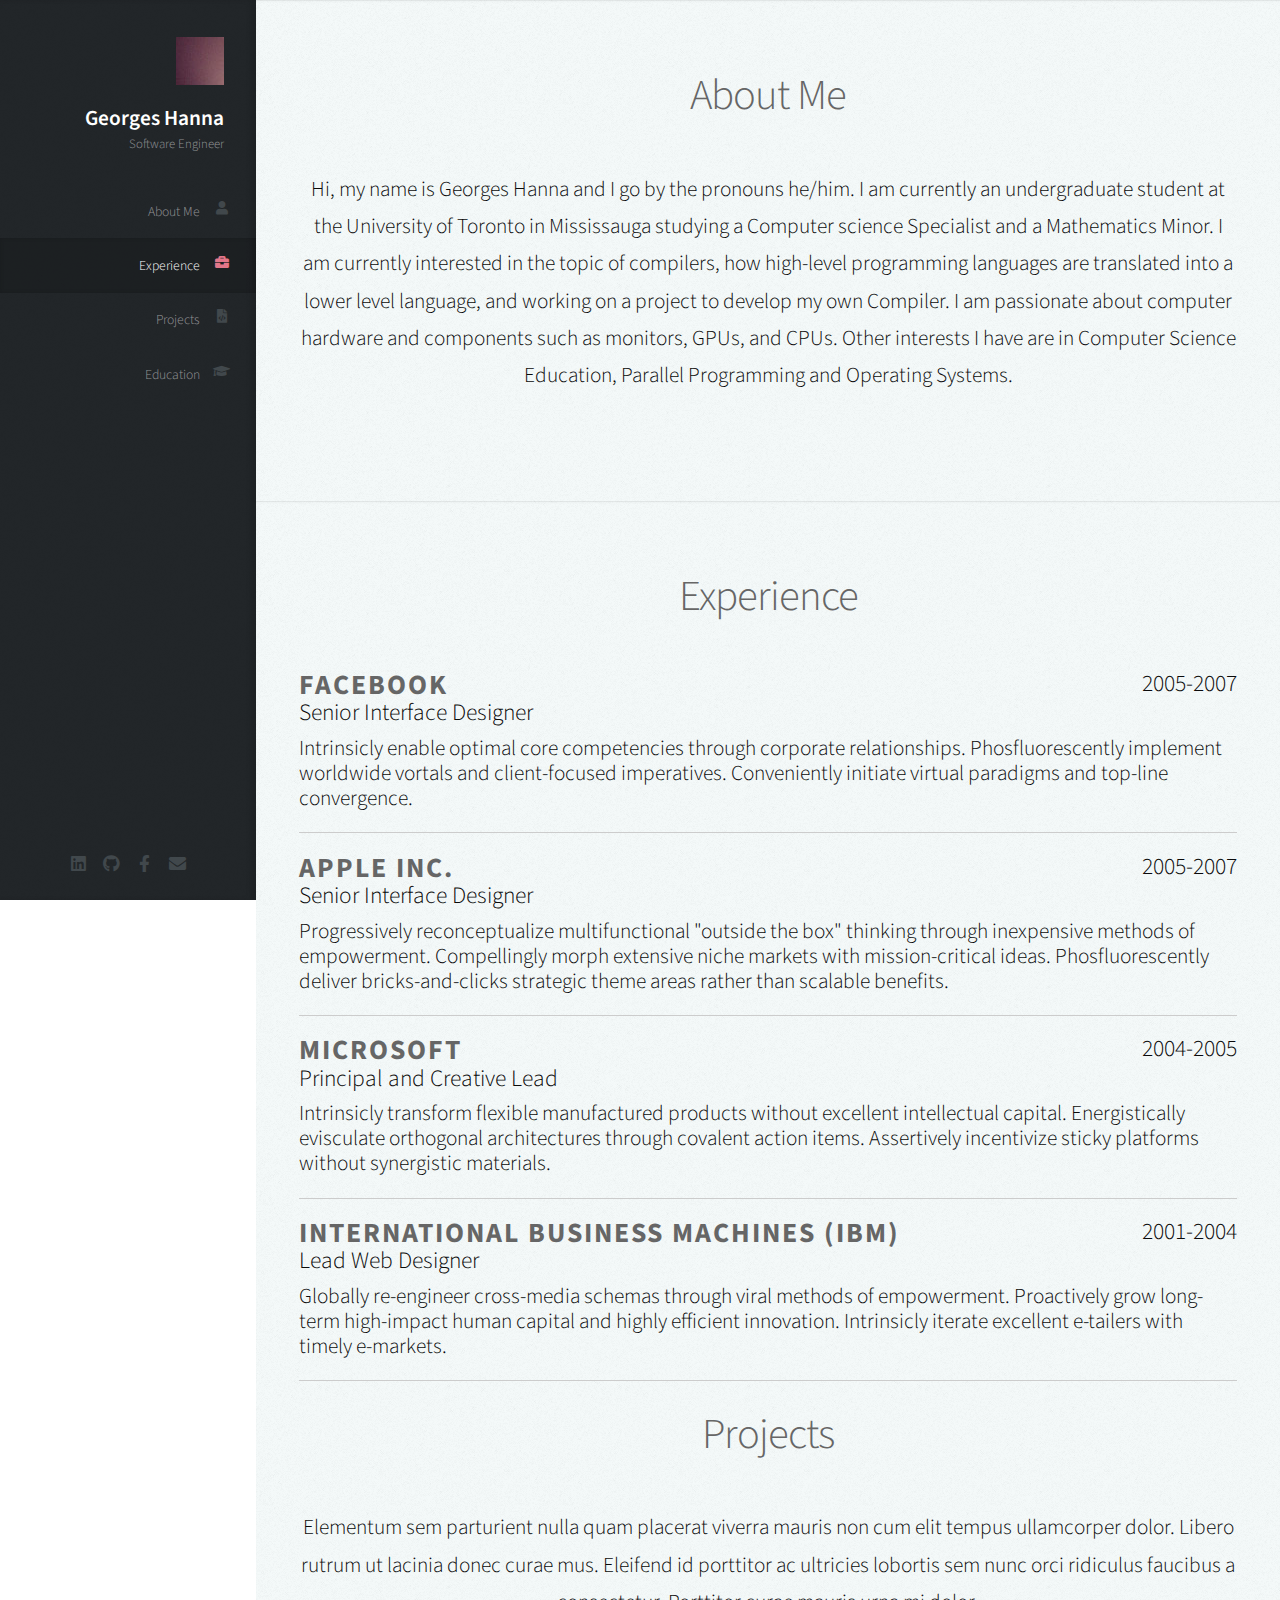
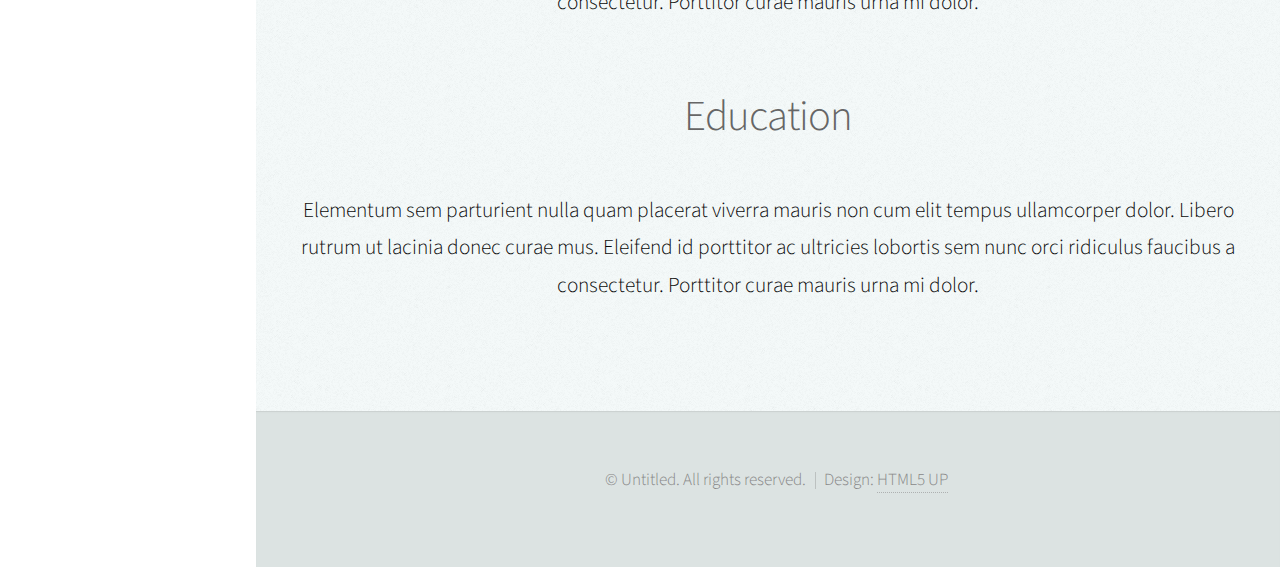
==== something.html @ d027b9e7 "Fix experience template" ====
<!DOCTYPE HTML>
<!--
	Prologue by HTML5 UP
	html5up.net | @ajlkn
	Free for personal and commercial use under the CCA 3.0 license (html5up.net/license)
-->
<html>
	<head>
		<title>Prologue by HTML5 UP</title>
		<meta charset="utf-8" />
		<meta name="viewport" content="width=device-width, initial-scale=1, user-scalable=no" />
		<link rel="stylesheet" href="assets/css/main.css" />
		
	</head>
	<body class="is-preload">

		<!-- Header -->
			<div id="header">

				<div class="top">

					<!-- Logo -->
						<div id="logo">
							<span class="image avatar48"><img src="images/avatar.jpg" alt="" /></span>
							<h1 id="title">Georges Hanna</h1>
							<p>Software Engineer</p>
						</div>

					<!-- Nav -->
						<nav id="nav">
							<ul>
								<li><a href="#about" id="about-link"><span class="icon solid fa-user">About Me</span></a></li>
								<li><a href="#exp" id="exp-link"><span class="icon solid fa-briefcase">Experience</span></a></li>
								<li><a href="#proj" id="proj-link"><span class="icon solid fa-file-code">Projects</span></a></li>
								<li><a href="#edu" id="edu-link"><span class="icon solid fa-graduation-cap">Education</span></a></li>
							</ul>
						</nav>

				</div>

				<div class="bottom">

					<!-- Social Icons -->
						<ul class="icons">
							<li><a href="https://www.linkedin.com/in/georgeshanna97/" class="icon brands fa-linkedin"><span class="label">Linkedin</span></a></li>
							<li><a href="https://github.com/georgeshanna97" class="icon brands fa-github"><span class="label">Github</span></a></li>
							<li><a href="https://www.facebook.com/georges.hanna.97" class="icon brands fa-facebook-f"><span class="label">Facebook</span></a></li>
							<li><a href="mailto:georges.hanna@mail.utoronto.ca" class="icon solid fa-envelope"><span class="label">Email</span></a></li>
						</ul>

				</div>

			</div>

		<!-- Main -->
			<div id="main">
				<!-- Portfolio -->
<!--
					<section id="portfolio" class="two">
						<div class="container">

							<header>
								<h2>Portfolio</h2>
							</header>

							<p>Vitae natoque dictum etiam semper magnis enim feugiat convallis convallis
							egestas rhoncus ridiculus in quis risus amet curabitur tempor orci penatibus.
							Tellus erat mauris ipsum fermentum etiam vivamus eget. Nunc nibh morbi quis
							fusce hendrerit lacus ridiculus.</p>

							<div class="row">
								<div class="col-4 col-12-mobile">
									<article class="item">
										<a href="#" class="image fit"><img src="images/pic02.jpg" alt="" /></a>
										<header>
											<h3>Ipsum Feugiat</h3>
										</header>
									</article>
									<article class="item">
										<a href="#" class="image fit"><img src="images/pic03.jpg" alt="" /></a>
										<header>
											<h3>Rhoncus Semper</h3>
										</header>
									</article>
								</div>
								<div class="col-4 col-12-mobile">
									<article class="item">
										<a href="#" class="image fit"><img src="images/pic04.jpg" alt="" /></a>
										<header>
											<h3>Magna Nullam</h3>
										</header>
									</article>
									<article class="item">
										<a href="#" class="image fit"><img src="images/pic05.jpg" alt="" /></a>
										<header>
											<h3>Natoque Vitae</h3>
										</header>
									</article>
								</div>
								<div class="col-4 col-12-mobile">
									<article class="item">
										<a href="#" class="image fit"><img src="images/pic06.jpg" alt="" /></a>
										<header>
											<h3>Dolor Penatibus</h3>
										</header>
									</article>
									<article class="item">
										<a href="#" class="image fit"><img src="images/pic07.jpg" alt="" /></a>
										<header>
											<h3>Orci Convallis</h3>
										</header>
									</article>
								</div>
							</div>

						</div>
					</section>
-->
				<!-- About Me -->
					<section id="about" class="two">
						<div class="container">

							<header>
								<h2>About Me</h2>
							</header>

							<!-- <a href="#" class="image featured"><img src="images/pic08.jpg" alt="" /></a> -->

							<p>Hi, my name is Georges Hanna and I go by the pronouns he/him. 
							I am currently an undergraduate student at the University of Toronto in Mississauga studying a
							Computer science Specialist and a Mathematics Minor. I am currently interested in the topic of compilers,
							how high-level programming languages are translated into a lower level language, and working on a project
							to develop my own Compiler. I am passionate about computer hardware and components such as monitors, GPUs, 
							and CPUs. Other interests I have are in Computer Science Education, Parallel Programming and Operating Systems.  </p>
						</div>
					</section>

				<!-- Experience -->
				<section id="exp" class="two">
					<div class="container">

						<header>
							<h2>Experience</h2>
						</header>

								<div class="job">
									<h2>Facebook</h2>
									<h3>Senior Interface Designer</h3>
									<h4>2005-2007</h4>
									<p>Intrinsicly enable optimal core competencies through corporate relationships. Phosfluorescently implement worldwide vortals and client-focused imperatives. Conveniently initiate virtual paradigms and top-line convergence. </p>
								</div>
		
									<div class="job">
										<h2>Apple Inc.</h2>
										<h3>Senior Interface Designer</h3>
										<h4>2005-2007</h4>
										<p>Progressively reconceptualize multifunctional "outside the box" thinking through inexpensive methods of empowerment. Compellingly morph extensive niche markets with mission-critical ideas. Phosfluorescently deliver bricks-and-clicks strategic theme areas rather than scalable benefits. </p>
									</div>
		
									<div class="job">
										<h2>Microsoft</h2>
										<h3>Principal and Creative Lead</h3>
										<h4>2004-2005</h4>
										<p>Intrinsicly transform flexible manufactured products without excellent intellectual capital. Energistically evisculate orthogonal architectures through covalent action items. Assertively incentivize sticky platforms without synergistic materials. </p>
									</div>
		
		
									<div class="job">
										<h2>International Business Machines (IBM)</h2>
										<h3>Lead Web Designer</h3>
										<h4>2001-2004</h4>
										<p>Globally re-engineer cross-media schemas through viral methods of empowerment. Proactively grow long-term high-impact human capital and highly efficient innovation. Intrinsicly iterate excellent e-tailers with timely e-markets.</p>
									</div>
								</div>

		

					<!-- </section> -->
					<!-- Projects -->
					<section id="proj" class="two">
						<div class="container">

							<header>
								<h2>Projects</h2>
							</header>

							<p>Elementum sem parturient nulla quam placerat viverra
							mauris non cum elit tempus ullamcorper dolor. Libero rutrum ut lacinia
							donec curae mus. Eleifend id porttitor ac ultricies lobortis sem nunc
							orci ridiculus faucibus a consectetur. Porttitor curae mauris urna mi dolor.</p>

						</div>
					</section>
					<!-- Education-->
					<section id="edu" class="four">
						<div class="container">

							<header>
								<h2>Education</h2>
							</header>

							<p>Elementum sem parturient nulla quam placerat viverra
							mauris non cum elit tempus ullamcorper dolor. Libero rutrum ut lacinia
							donec curae mus. Eleifend id porttitor ac ultricies lobortis sem nunc
							orci ridiculus faucibus a consectetur. Porttitor curae mauris urna mi dolor.</p>

						</div>
					</section>

			</div>
		
		<!-- Footer -->
			<div id="footer">

				<!-- Copyright -->
					<ul class="copyright">
						<li>&copy; Untitled. All rights reserved.</li><li>Design: <a href="http://html5up.net">HTML5 UP</a></li>
					</ul>

			</div>

		<!-- Scripts -->
			<script src="assets/js/jquery.min.js"></script>
			<script src="assets/js/jquery.scrolly.min.js"></script>
			<script src="assets/js/jquery.scrollex.min.js"></script>
			<script src="assets/js/browser.min.js"></script>
			<script src="assets/js/breakpoints.min.js"></script>
			<script src="assets/js/util.js"></script>
			<script src="assets/js/main.js"></script>
	</body>
</html>
---- assets/css/main.css ----
@import url("fontawesome-all.min.css");
@import url("https://fonts.googleapis.com/css?family=Source+Sans+Pro:300,300italic,400,600");

/*
	Prologue by HTML5 UP
	html5up.net | @ajlkn
	Free for personal and commercial use under the CCA 3.0 license (html5up.net/license)
*/

html, body, div, span, applet, object,
iframe, h1, h2, h3, h4, h5, h6, p, blockquote,
pre, a, abbr, acronym, address, big, cite,
code, del, dfn, em, img, ins, kbd, q, s, samp,
small, strike, strong, sub, sup, tt, var, b,
u, i, center, dl, dt, dd, ol, ul, li, fieldset,
form, label, legend, table, caption, tbody,
tfoot, thead, tr, th, td, article, aside,
canvas, details, embed, figure, figcaption,
footer, header, hgroup, menu, nav, output, ruby,
section, summary, time, mark, audio, video {
	margin: 0;
	padding: 0;
	border: 0;
	font-size: 100%;
	font: inherit;
	vertical-align: baseline;}

article, aside, details, figcaption, figure,
footer, header, hgroup, menu, nav, section {
	display: block;}

body {
	line-height: 1;
}

ol, ul {
	list-style: none;
}

blockquote, q {
	quotes: none;
}

	blockquote:before, blockquote:after, q:before, q:after {
		content: '';
		content: none;
	}

table {
	border-collapse: collapse;
	border-spacing: 0;
}

body {
	-webkit-text-size-adjust: none;
}

mark {
	background-color: transparent;
	color: inherit;
}

input::-moz-focus-inner {
	border: 0;
	padding: 0;
}

input, select, textarea {
	-moz-appearance: none;
	-webkit-appearance: none;
	-ms-appearance: none;
	appearance: none;
}

/* Basic */

	html {
		box-sizing: border-box;
	}

	*, *:before, *:after {
		box-sizing: inherit;
	}

	body {
		background: #fff;
		font-family: 'Source Sans Pro', sans-serif;
		font-size: 19pt;
		font-weight: 300;
		line-height: 1.75em;
		color: #888;
	}

		body.is-preload *, body.is-preload *:before, body.is-preload *:after {
			-moz-animation: none !important;
			-webkit-animation: none !important;
			-ms-animation: none !important;
			animation: none !important;
			-moz-transition: none !important;
			-webkit-transition: none !important;
			-ms-transition: none !important;
			transition: none !important;
		}

	input, textarea, select {
		font-family: 'Source Sans Pro', sans-serif;
		font-size: 19pt;
		font-weight: 300;
		line-height: 1.75em;
		color: #888;
	}

	h1, h2, h3, h4, h5, h6 {
		font-weight: 300;
		color: #666;
		line-height: 1.5em;
	}

	h1 a, h2 a, h3 a, h4 a, h5 a, h6 a {
		color: inherit;
		text-decoration: none;
	}

		h1 a strong, h2 a strong, h3 a strong, h4 a strong, h5 a strong, h6 a strong {
			color: #333;
		}

	h2 {
		font-size: 2em;
		letter-spacing: -1px;
	}

		h2.alt {
			color: #888;
		}

			h2.alt strong {
				color: #666;
			}

	h3 {
		font-size: 1.5em;
	}

	header {
		margin: 0 0 2em 0;
	}

		header > p {
			margin: 1em 0 0 0;
		}

	footer {
		margin: 2em 0 0 0;
	}

	strong, b {
		font-weight: 300;
		color: #666;
	}

	em, i {
		font-style: italic;
	}

	a {
		text-decoration: none;
		color: inherit;
		border-bottom: dotted 1px rgba(128, 128, 128, 0.5);
		-moz-transition: color 0.35s ease-in-out, border-bottom-color 0.35s ease-in-out;
		-webkit-transition: color 0.35s ease-in-out, border-bottom-color 0.35s ease-in-out;
		-ms-transition: color 0.35s ease-in-out, border-bottom-color 0.35s ease-in-out;
		transition: color 0.35s ease-in-out, border-bottom-color 0.35s ease-in-out;
		outline: 0;
	}

		a:hover {
			color: #E27689;
			border-bottom-color: rgba(255, 255, 255, 0);
		}

	sub {
		position: relative;
		top: 0.5em;
		font-size: 0.8em;
	}

	sup {
		position: relative;
		top: -0.5em;
		font-size: 0.8em;
	}

	hr {
		border: 0;
		border-top: solid 1px #ddd;
	}

	blockquote {
		border-left: solid 0.5em #ddd;
		padding: 1em 0 1em 2em;
		font-style: italic;
	}

	p, ul, ol, dl, table {
		margin-bottom: 2em;
	}

	br.clear {
		clear: both;
	}

/* Container */

	.container {
		margin: 0 auto;
		max-width: 100%;
		width: 1400px;
	}

		@media screen and (min-width: 961px) and (max-width: 1880px) {

			.container {
				width: 1200px;
			}

		}

		@media screen and (min-width: 961px) and (max-width: 1620px) {

			.container {
				width: 960px;
			}

		}

		@media screen and (min-width: 961px) and (max-width: 1320px) {

			.container {
				width: 100%;
			}

		}

		@media screen and (max-width: 960px) {

			.container {
				width: 100%;
			}

		}

		@media screen and (max-width: 736px) {

			.container {
				width: 100%;
			}

		}

/* Row */

	.row {
		display: flex;
		flex-wrap: wrap;
		box-sizing: border-box;
		align-items: stretch;
	}

		.row > * {
			box-sizing: border-box;
		}

		.row.gtr-uniform > * > :last-child {
			margin-bottom: 0;
		}

		.row.aln-left {
			justify-content: flex-start;
		}

		.row.aln-center {
			justify-content: center;
		}

		.row.aln-right {
			justify-content: flex-end;
		}

		.row.aln-top {
			align-items: flex-start;
		}

		.row.aln-middle {
			align-items: center;
		}

		.row.aln-bottom {
			align-items: flex-end;
		}

		.row > .imp {
			order: -1;
		}

		.row > .col-1 {
			width: 8.33333%;
		}

		.row > .off-1 {
			margin-left: 8.33333%;
		}

		.row > .col-2 {
			width: 16.66667%;
		}

		.row > .off-2 {
			margin-left: 16.66667%;
		}

		.row > .col-3 {
			width: 25%;
		}

		.row > .off-3 {
			margin-left: 25%;
		}

		.row > .col-4 {
			width: 33.33333%;
		}

		.row > .off-4 {
			margin-left: 33.33333%;
		}

		.row > .col-5 {
			width: 41.66667%;
		}

		.row > .off-5 {
			margin-left: 41.66667%;
		}

		.row > .col-6 {
			width: 50%;
		}

		.row > .off-6 {
			margin-left: 50%;
		}

		.row > .col-7 {
			width: 58.33333%;
		}

		.row > .off-7 {
			margin-left: 58.33333%;
		}

		.row > .col-8 {
			width: 66.66667%;
		}

		.row > .off-8 {
			margin-left: 66.66667%;
		}

		.row > .col-9 {
			width: 75%;
		}

		.row > .off-9 {
			margin-left: 75%;
		}

		.row > .col-10 {
			width: 83.33333%;
		}

		.row > .off-10 {
			margin-left: 83.33333%;
		}

		.row > .col-11 {
			width: 91.66667%;
		}

		.row > .off-11 {
			margin-left: 91.66667%;
		}

		.row > .col-12 {
			width: 100%;
		}

		.row > .off-12 {
			margin-left: 100%;
		}

		.row.gtr-0 {
			margin-top: 0px;
			margin-left: 0px;
		}

			.row.gtr-0 > * {
				padding: 0px 0 0 0px;
			}

			.row.gtr-0.gtr-uniform {
				margin-top: 0px;
			}

				.row.gtr-0.gtr-uniform > * {
					padding-top: 0px;
				}

		.row.gtr-25 {
			margin-top: -10px;
			margin-left: -10px;
		}

			.row.gtr-25 > * {
				padding: 10px 0 0 10px;
			}

			.row.gtr-25.gtr-uniform {
				margin-top: -10px;
			}

				.row.gtr-25.gtr-uniform > * {
					padding-top: 10px;
				}

		.row.gtr-50 {
			margin-top: -20px;
			margin-left: -20px;
		}

			.row.gtr-50 > * {
				padding: 20px 0 0 20px;
			}

			.row.gtr-50.gtr-uniform {
				margin-top: -20px;
			}

				.row.gtr-50.gtr-uniform > * {
					padding-top: 20px;
				}

		.row {
			margin-top: -40px;
			margin-left: -40px;
		}

			.row > * {
				padding: 40px 0 0 40px;
			}

			.row.gtr-uniform {
				margin-top: -40px;
			}

				.row.gtr-uniform > * {
					padding-top: 40px;
				}

		.row.gtr-150 {
			margin-top: -60px;
			margin-left: -60px;
		}

			.row.gtr-150 > * {
				padding: 60px 0 0 60px;
			}

			.row.gtr-150.gtr-uniform {
				margin-top: -60px;
			}

				.row.gtr-150.gtr-uniform > * {
					padding-top: 60px;
				}

		.row.gtr-200 {
			margin-top: -80px;
			margin-left: -80px;
		}

			.row.gtr-200 > * {
				padding: 80px 0 0 80px;
			}

			.row.gtr-200.gtr-uniform {
				margin-top: -80px;
			}

				.row.gtr-200.gtr-uniform > * {
					padding-top: 80px;
				}

		@media screen and (min-width: 961px) and (max-width: 1880px) {

			.row {
				display: flex;
				flex-wrap: wrap;
				box-sizing: border-box;
				align-items: stretch;
			}

				.row > * {
					box-sizing: border-box;
				}

				.row.gtr-uniform > * > :last-child {
					margin-bottom: 0;
				}

				.row.aln-left {
					justify-content: flex-start;
				}

				.row.aln-center {
					justify-content: center;
				}

				.row.aln-right {
					justify-content: flex-end;
				}

				.row.aln-top {
					align-items: flex-start;
				}

				.row.aln-middle {
					align-items: center;
				}

				.row.aln-bottom {
					align-items: flex-end;
				}

				.row > .imp-wide {
					order: -1;
				}

				.row > .col-1-wide {
					width: 8.33333%;
				}

				.row > .off-1-wide {
					margin-left: 8.33333%;
				}

				.row > .col-2-wide {
					width: 16.66667%;
				}

				.row > .off-2-wide {
					margin-left: 16.66667%;
				}

				.row > .col-3-wide {
					width: 25%;
				}

				.row > .off-3-wide {
					margin-left: 25%;
				}

				.row > .col-4-wide {
					width: 33.33333%;
				}

				.row > .off-4-wide {
					margin-left: 33.33333%;
				}

				.row > .col-5-wide {
					width: 41.66667%;
				}

				.row > .off-5-wide {
					margin-left: 41.66667%;
				}

				.row > .col-6-wide {
					width: 50%;
				}

				.row > .off-6-wide {
					margin-left: 50%;
				}

				.row > .col-7-wide {
					width: 58.33333%;
				}

				.row > .off-7-wide {
					margin-left: 58.33333%;
				}

				.row > .col-8-wide {
					width: 66.66667%;
				}

				.row > .off-8-wide {
					margin-left: 66.66667%;
				}

				.row > .col-9-wide {
					width: 75%;
				}

				.row > .off-9-wide {
					margin-left: 75%;
				}

				.row > .col-10-wide {
					width: 83.33333%;
				}

				.row > .off-10-wide {
					margin-left: 83.33333%;
				}

				.row > .col-11-wide {
					width: 91.66667%;
				}

				.row > .off-11-wide {
					margin-left: 91.66667%;
				}

				.row > .col-12-wide {
					width: 100%;
				}

				.row > .off-12-wide {
					margin-left: 100%;
				}

				.row.gtr-0 {
					margin-top: 0px;
					margin-left: 0px;
				}

					.row.gtr-0 > * {
						padding: 0px 0 0 0px;
					}

					.row.gtr-0.gtr-uniform {
						margin-top: 0px;
					}

						.row.gtr-0.gtr-uniform > * {
							padding-top: 0px;
						}

				.row.gtr-25 {
					margin-top: -10px;
					margin-left: -10px;
				}

					.row.gtr-25 > * {
						padding: 10px 0 0 10px;
					}

					.row.gtr-25.gtr-uniform {
						margin-top: -10px;
					}

						.row.gtr-25.gtr-uniform > * {
							padding-top: 10px;
						}

				.row.gtr-50 {
					margin-top: -20px;
					margin-left: -20px;
				}

					.row.gtr-50 > * {
						padding: 20px 0 0 20px;
					}

					.row.gtr-50.gtr-uniform {
						margin-top: -20px;
					}

						.row.gtr-50.gtr-uniform > * {
							padding-top: 20px;
						}

				.row {
					margin-top: -40px;
					margin-left: -40px;
				}

					.row > * {
						padding: 40px 0 0 40px;
					}

					.row.gtr-uniform {
						margin-top: -40px;
					}

						.row.gtr-uniform > * {
							padding-top: 40px;
						}

				.row.gtr-150 {
					margin-top: -60px;
					margin-left: -60px;
				}

					.row.gtr-150 > * {
						padding: 60px 0 0 60px;
					}

					.row.gtr-150.gtr-uniform {
						margin-top: -60px;
					}

						.row.gtr-150.gtr-uniform > * {
							padding-top: 60px;
						}

				.row.gtr-200 {
					margin-top: -80px;
					margin-left: -80px;
				}

					.row.gtr-200 > * {
						padding: 80px 0 0 80px;
					}

					.row.gtr-200.gtr-uniform {
						margin-top: -80px;
					}

						.row.gtr-200.gtr-uniform > * {
							padding-top: 80px;
						}

		}

		@media screen and (min-width: 961px) and (max-width: 1620px) {

			.row {
				display: flex;
				flex-wrap: wrap;
				box-sizing: border-box;
				align-items: stretch;
			}

				.row > * {
					box-sizing: border-box;
				}

				.row.gtr-uniform > * > :last-child {
					margin-bottom: 0;
				}

				.row.aln-left {
					justify-content: flex-start;
				}

				.row.aln-center {
					justify-content: center;
				}

				.row.aln-right {
					justify-content: flex-end;
				}

				.row.aln-top {
					align-items: flex-start;
				}

				.row.aln-middle {
					align-items: center;
				}

				.row.aln-bottom {
					align-items: flex-end;
				}

				.row > .imp-normal {
					order: -1;
				}

				.row > .col-1-normal {
					width: 8.33333%;
				}

				.row > .off-1-normal {
					margin-left: 8.33333%;
				}

				.row > .col-2-normal {
					width: 16.66667%;
				}

				.row > .off-2-normal {
					margin-left: 16.66667%;
				}

				.row > .col-3-normal {
					width: 25%;
				}

				.row > .off-3-normal {
					margin-left: 25%;
				}

				.row > .col-4-normal {
					width: 33.33333%;
				}

				.row > .off-4-normal {
					margin-left: 33.33333%;
				}

				.row > .col-5-normal {
					width: 41.66667%;
				}

				.row > .off-5-normal {
					margin-left: 41.66667%;
				}

				.row > .col-6-normal {
					width: 50%;
				}

				.row > .off-6-normal {
					margin-left: 50%;
				}

				.row > .col-7-normal {
					width: 58.33333%;
				}

				.row > .off-7-normal {
					margin-left: 58.33333%;
				}

				.row > .col-8-normal {
					width: 66.66667%;
				}

				.row > .off-8-normal {
					margin-left: 66.66667%;
				}

				.row > .col-9-normal {
					width: 75%;
				}

				.row > .off-9-normal {
					margin-left: 75%;
				}

				.row > .col-10-normal {
					width: 83.33333%;
				}

				.row > .off-10-normal {
					margin-left: 83.33333%;
				}

				.row > .col-11-normal {
					width: 91.66667%;
				}

				.row > .off-11-normal {
					margin-left: 91.66667%;
				}

				.row > .col-12-normal {
					width: 100%;
				}

				.row > .off-12-normal {
					margin-left: 100%;
				}

				.row.gtr-0 {
					margin-top: 0px;
					margin-left: 0px;
				}

					.row.gtr-0 > * {
						padding: 0px 0 0 0px;
					}

					.row.gtr-0.gtr-uniform {
						margin-top: 0px;
					}

						.row.gtr-0.gtr-uniform > * {
							padding-top: 0px;
						}

				.row.gtr-25 {
					margin-top: -10px;
					margin-left: -10px;
				}

					.row.gtr-25 > * {
						padding: 10px 0 0 10px;
					}

					.row.gtr-25.gtr-uniform {
						margin-top: -10px;
					}

						.row.gtr-25.gtr-uniform > * {
							padding-top: 10px;
						}

				.row.gtr-50 {
					margin-top: -20px;
					margin-left: -20px;
				}

					.row.gtr-50 > * {
						padding: 20px 0 0 20px;
					}

					.row.gtr-50.gtr-uniform {
						margin-top: -20px;
					}

						.row.gtr-50.gtr-uniform > * {
							padding-top: 20px;
						}

				.row {
					margin-top: -40px;
					margin-left: -40px;
				}

					.row > * {
						padding: 40px 0 0 40px;
					}

					.row.gtr-uniform {
						margin-top: -40px;
					}

						.row.gtr-uniform > * {
							padding-top: 40px;
						}

				.row.gtr-150 {
					margin-top: -60px;
					margin-left: -60px;
				}

					.row.gtr-150 > * {
						padding: 60px 0 0 60px;
					}

					.row.gtr-150.gtr-uniform {
						margin-top: -60px;
					}

						.row.gtr-150.gtr-uniform > * {
							padding-top: 60px;
						}

				.row.gtr-200 {
					margin-top: -80px;
					margin-left: -80px;
				}

					.row.gtr-200 > * {
						padding: 80px 0 0 80px;
					}

					.row.gtr-200.gtr-uniform {
						margin-top: -80px;
					}

						.row.gtr-200.gtr-uniform > * {
							padding-top: 80px;
						}

		}

		@media screen and (min-width: 961px) and (max-width: 1320px) {

			.row {
				display: flex;
				flex-wrap: wrap;
				box-sizing: border-box;
				align-items: stretch;
			}

				.row > * {
					box-sizing: border-box;
				}

				.row.gtr-uniform > * > :last-child {
					margin-bottom: 0;
				}

				.row.aln-left {
					justify-content: flex-start;
				}

				.row.aln-center {
					justify-content: center;
				}

				.row.aln-right {
					justify-content: flex-end;
				}

				.row.aln-top {
					align-items: flex-start;
				}

				.row.aln-middle {
					align-items: center;
				}

				.row.aln-bottom {
					align-items: flex-end;
				}

				.row > .imp-narrow {
					order: -1;
				}

				.row > .col-1-narrow {
					width: 8.33333%;
				}

				.row > .off-1-narrow {
					margin-left: 8.33333%;
				}

				.row > .col-2-narrow {
					width: 16.66667%;
				}

				.row > .off-2-narrow {
					margin-left: 16.66667%;
				}

				.row > .col-3-narrow {
					width: 25%;
				}

				.row > .off-3-narrow {
					margin-left: 25%;
				}

				.row > .col-4-narrow {
					width: 33.33333%;
				}

				.row > .off-4-narrow {
					margin-left: 33.33333%;
				}

				.row > .col-5-narrow {
					width: 41.66667%;
				}

				.row > .off-5-narrow {
					margin-left: 41.66667%;
				}

				.row > .col-6-narrow {
					width: 50%;
				}

				.row > .off-6-narrow {
					margin-left: 50%;
				}

				.row > .col-7-narrow {
					width: 58.33333%;
				}

				.row > .off-7-narrow {
					margin-left: 58.33333%;
				}

				.row > .col-8-narrow {
					width: 66.66667%;
				}

				.row > .off-8-narrow {
					margin-left: 66.66667%;
				}

				.row > .col-9-narrow {
					width: 75%;
				}

				.row > .off-9-narrow {
					margin-left: 75%;
				}

				.row > .col-10-narrow {
					width: 83.33333%;
				}

				.row > .off-10-narrow {
					margin-left: 83.33333%;
				}

				.row > .col-11-narrow {
					width: 91.66667%;
				}

				.row > .off-11-narrow {
					margin-left: 91.66667%;
				}

				.row > .col-12-narrow {
					width: 100%;
				}

				.row > .off-12-narrow {
					margin-left: 100%;
				}

				.row.gtr-0 {
					margin-top: 0px;
					margin-left: 0px;
				}

					.row.gtr-0 > * {
						padding: 0px 0 0 0px;
					}

					.row.gtr-0.gtr-uniform {
						margin-top: 0px;
					}

						.row.gtr-0.gtr-uniform > * {
							padding-top: 0px;
						}

				.row.gtr-25 {
					margin-top: -5px;
					margin-left: -5px;
				}

					.row.gtr-25 > * {
						padding: 5px 0 0 5px;
					}

					.row.gtr-25.gtr-uniform {
						margin-top: -5px;
					}

						.row.gtr-25.gtr-uniform > * {
							padding-top: 5px;
						}

				.row.gtr-50 {
					margin-top: -10px;
					margin-left: -10px;
				}

					.row.gtr-50 > * {
						padding: 10px 0 0 10px;
					}

					.row.gtr-50.gtr-uniform {
						margin-top: -10px;
					}

						.row.gtr-50.gtr-uniform > * {
							padding-top: 10px;
						}

				.row {
					margin-top: -20px;
					margin-left: -20px;
				}

					.row > * {
						padding: 20px 0 0 20px;
					}

					.row.gtr-uniform {
						margin-top: -20px;
					}

						.row.gtr-uniform > * {
							padding-top: 20px;
						}

				.row.gtr-150 {
					margin-top: -30px;
					margin-left: -30px;
				}

					.row.gtr-150 > * {
						padding: 30px 0 0 30px;
					}

					.row.gtr-150.gtr-uniform {
						margin-top: -30px;
					}

						.row.gtr-150.gtr-uniform > * {
							padding-top: 30px;
						}

				.row.gtr-200 {
					margin-top: -40px;
					margin-left: -40px;
				}

					.row.gtr-200 > * {
						padding: 40px 0 0 40px;
					}

					.row.gtr-200.gtr-uniform {
						margin-top: -40px;
					}

						.row.gtr-200.gtr-uniform > * {
							padding-top: 40px;
						}

		}

		@media screen and (max-width: 960px) {

			.row {
				display: flex;
				flex-wrap: wrap;
				box-sizing: border-box;
				align-items: stretch;
			}

				.row > * {
					box-sizing: border-box;
				}

				.row.gtr-uniform > * > :last-child {
					margin-bottom: 0;
				}

				.row.aln-left {
					justify-content: flex-start;
				}

				.row.aln-center {
					justify-content: center;
				}

				.row.aln-right {
					justify-content: flex-end;
				}

				.row.aln-top {
					align-items: flex-start;
				}

				.row.aln-middle {
					align-items: center;
				}

				.row.aln-bottom {
					align-items: flex-end;
				}

				.row > .imp-narrower {
					order: -1;
				}

				.row > .col-1-narrower {
					width: 8.33333%;
				}

				.row > .off-1-narrower {
					margin-left: 8.33333%;
				}

				.row > .col-2-narrower {
					width: 16.66667%;
				}

				.row > .off-2-narrower {
					margin-left: 16.66667%;
				}

				.row > .col-3-narrower {
					width: 25%;
				}

				.row > .off-3-narrower {
					margin-left: 25%;
				}

				.row > .col-4-narrower {
					width: 33.33333%;
				}

				.row > .off-4-narrower {
					margin-left: 33.33333%;
				}

				.row > .col-5-narrower {
					width: 41.66667%;
				}

				.row > .off-5-narrower {
					margin-left: 41.66667%;
				}

				.row > .col-6-narrower {
					width: 50%;
				}

				.row > .off-6-narrower {
					margin-left: 50%;
				}

				.row > .col-7-narrower {
					width: 58.33333%;
				}

				.row > .off-7-narrower {
					margin-left: 58.33333%;
				}

				.row > .col-8-narrower {
					width: 66.66667%;
				}

				.row > .off-8-narrower {
					margin-left: 66.66667%;
				}

				.row > .col-9-narrower {
					width: 75%;
				}

				.row > .off-9-narrower {
					margin-left: 75%;
				}

				.row > .col-10-narrower {
					width: 83.33333%;
				}

				.row > .off-10-narrower {
					margin-left: 83.33333%;
				}

				.row > .col-11-narrower {
					width: 91.66667%;
				}

				.row > .off-11-narrower {
					margin-left: 91.66667%;
				}

				.row > .col-12-narrower {
					width: 100%;
				}

				.row > .off-12-narrower {
					margin-left: 100%;
				}

				.row.gtr-0 {
					margin-top: 0px;
					margin-left: 0px;
				}

					.row.gtr-0 > * {
						padding: 0px 0 0 0px;
					}

					.row.gtr-0.gtr-uniform {
						margin-top: 0px;
					}

						.row.gtr-0.gtr-uniform > * {
							padding-top: 0px;
						}

				.row.gtr-25 {
					margin-top: -5px;
					margin-left: -5px;
				}

					.row.gtr-25 > * {
						padding: 5px 0 0 5px;
					}

					.row.gtr-25.gtr-uniform {
						margin-top: -5px;
					}

						.row.gtr-25.gtr-uniform > * {
							padding-top: 5px;
						}

				.row.gtr-50 {
					margin-top: -10px;
					margin-left: -10px;
				}

					.row.gtr-50 > * {
						padding: 10px 0 0 10px;
					}

					.row.gtr-50.gtr-uniform {
						margin-top: -10px;
					}

						.row.gtr-50.gtr-uniform > * {
							padding-top: 10px;
						}

				.row {
					margin-top: -20px;
					margin-left: -20px;
				}

					.row > * {
						padding: 20px 0 0 20px;
					}

					.row.gtr-uniform {
						margin-top: -20px;
					}

						.row.gtr-uniform > * {
							padding-top: 20px;
						}

				.row.gtr-150 {
					margin-top: -30px;
					margin-left: -30px;
				}

					.row.gtr-150 > * {
						padding: 30px 0 0 30px;
					}

					.row.gtr-150.gtr-uniform {
						margin-top: -30px;
					}

						.row.gtr-150.gtr-uniform > * {
							padding-top: 30px;
						}

				.row.gtr-200 {
					margin-top: -40px;
					margin-left: -40px;
				}

					.row.gtr-200 > * {
						padding: 40px 0 0 40px;
					}

					.row.gtr-200.gtr-uniform {
						margin-top: -40px;
					}

						.row.gtr-200.gtr-uniform > * {
							padding-top: 40px;
						}

		}

		@media screen and (max-width: 736px) {

			.row {
				display: flex;
				flex-wrap: wrap;
				box-sizing: border-box;
				align-items: stretch;
			}

				.row > * {
					box-sizing: border-box;
				}

				.row.gtr-uniform > * > :last-child {
					margin-bottom: 0;
				}

				.row.aln-left {
					justify-content: flex-start;
				}

				.row.aln-center {
					justify-content: center;
				}

				.row.aln-right {
					justify-content: flex-end;
				}

				.row.aln-top {
					align-items: flex-start;
				}

				.row.aln-middle {
					align-items: center;
				}

				.row.aln-bottom {
					align-items: flex-end;
				}

				.row > .imp-mobile {
					order: -1;
				}

				.row > .col-1-mobile {
					width: 8.33333%;
				}

				.row > .off-1-mobile {
					margin-left: 8.33333%;
				}

				.row > .col-2-mobile {
					width: 16.66667%;
				}

				.row > .off-2-mobile {
					margin-left: 16.66667%;
				}

				.row > .col-3-mobile {
					width: 25%;
				}

				.row > .off-3-mobile {
					margin-left: 25%;
				}

				.row > .col-4-mobile {
					width: 33.33333%;
				}

				.row > .off-4-mobile {
					margin-left: 33.33333%;
				}

				.row > .col-5-mobile {
					width: 41.66667%;
				}

				.row > .off-5-mobile {
					margin-left: 41.66667%;
				}

				.row > .col-6-mobile {
					width: 50%;
				}

				.row > .off-6-mobile {
					margin-left: 50%;
				}

				.row > .col-7-mobile {
					width: 58.33333%;
				}

				.row > .off-7-mobile {
					margin-left: 58.33333%;
				}

				.row > .col-8-mobile {
					width: 66.66667%;
				}

				.row > .off-8-mobile {
					margin-left: 66.66667%;
				}

				.row > .col-9-mobile {
					width: 75%;
				}

				.row > .off-9-mobile {
					margin-left: 75%;
				}

				.row > .col-10-mobile {
					width: 83.33333%;
				}

				.row > .off-10-mobile {
					margin-left: 83.33333%;
				}

				.row > .col-11-mobile {
					width: 91.66667%;
				}

				.row > .off-11-mobile {
					margin-left: 91.66667%;
				}

				.row > .col-12-mobile {
					width: 100%;
				}

				.row > .off-12-mobile {
					margin-left: 100%;
				}

				.row.gtr-0 {
					margin-top: 0px;
					margin-left: 0px;
				}

					.row.gtr-0 > * {
						padding: 0px 0 0 0px;
					}

					.row.gtr-0.gtr-uniform {
						margin-top: 0px;
					}

						.row.gtr-0.gtr-uniform > * {
							padding-top: 0px;
						}

				.row.gtr-25 {
					margin-top: -5px;
					margin-left: -5px;
				}

					.row.gtr-25 > * {
						padding: 5px 0 0 5px;
					}

					.row.gtr-25.gtr-uniform {
						margin-top: -5px;
					}

						.row.gtr-25.gtr-uniform > * {
							padding-top: 5px;
						}

				.row.gtr-50 {
					margin-top: -10px;
					margin-left: -10px;
				}

					.row.gtr-50 > * {
						padding: 10px 0 0 10px;
					}

					.row.gtr-50.gtr-uniform {
						margin-top: -10px;
					}

						.row.gtr-50.gtr-uniform > * {
							padding-top: 10px;
						}

				.row {
					margin-top: -20px;
					margin-left: -20px;
				}

					.row > * {
						padding: 20px 0 0 20px;
					}

					.row.gtr-uniform {
						margin-top: -20px;
					}

						.row.gtr-uniform > * {
							padding-top: 20px;
						}

				.row.gtr-150 {
					margin-top: -30px;
					margin-left: -30px;
				}

					.row.gtr-150 > * {
						padding: 30px 0 0 30px;
					}

					.row.gtr-150.gtr-uniform {
						margin-top: -30px;
					}

						.row.gtr-150.gtr-uniform > * {
							padding-top: 30px;
						}

				.row.gtr-200 {
					margin-top: -40px;
					margin-left: -40px;
				}

					.row.gtr-200 > * {
						padding: 40px 0 0 40px;
					}

					.row.gtr-200.gtr-uniform {
						margin-top: -40px;
					}

						.row.gtr-200.gtr-uniform > * {
							padding-top: 40px;
						}

		}

/* Sections/Article */

	section, article {
		margin-bottom: 3em;
	}

		section > :last-child,
		section > .container, section:last-child, article > :last-child,
		article > .container, article:last-child {
			margin-bottom: 0;
		}

		.row > section, .row > article {
			margin-bottom: 0;
		}

/* Image */

	.image {
		display: inline-block;
		border: 0;
	}

		.image img {
			display: block;
			width: 100%;
		}

		.image.avatar48 {
			width: 48px;
			height: 48px;
			background: #f00;
		}

			.image.avatar48 img {
				width: 48px;
				height: 48px;
			}

		.image.fit {
			display: block;
			width: 100%;
		}

		.image.featured {
			display: block;
			width: 100%;
			margin: 0 0 2em 0;
		}

		.image.left {
			float: left;
			margin: 0 2em 2em 0;
		}

		.image.centered {
			display: block;
			margin: 0 0 2em 0;
		}

			.image.centered img {
				margin: 0 auto;
				width: auto;
			}

/* List */

	ul {
		list-style: disc;
		padding-left: 1em;
	}

		ul li {
			padding-left: 0.5em;
		}

	ol {
		list-style: decimal;
		padding-left: 1.25em;
	}

		ol li {
			padding-left: 0.25em;
		}

/* Icons */

	ul.icons {
		cursor: default;
		list-style: none;
		padding-left: 0;
	}

		ul.icons li {
			display: inline-block;
			padding-left: 0;
		}

		ul.icons a {
			display: inline-block;
			width: 2em;
			height: 2em;
			line-height: 2em;
			text-align: center;
			border: 0;
		}

/* Form */

	form label {
		display: block;
		text-align: left;
		margin-bottom: 0.5em;
	}

	form input[type="text"],
	form input[type="email"],
	form input[type="password"],
	form select,
	form textarea {
		position: relative;
		-webkit-appearance: none;
		display: block;
		border: 0;
		outline: 0;
		background: #fff;
		background: rgba(255, 255, 255, 0.75);
		width: 100%;
		border-radius: 0.35em;
		padding: 0.75em 1em 0.75em 1em;
		box-shadow: inset 0 0.1em 0.1em 0 rgba(0, 0, 0, 0.05);
		border: solid 1px rgba(0, 0, 0, 0.15);
		-moz-transition: all 0.35s ease-in-out;
		-webkit-transition: all 0.35s ease-in-out;
		-ms-transition: all 0.35s ease-in-out;
		transition: all 0.35s ease-in-out;
	}

		form input[type="text"]:focus,
		form input[type="email"]:focus,
		form input[type="password"]:focus,
		form select:focus,
		form textarea:focus {
			box-shadow: 0 0 2px 1px #8ebebc;
			background: #fff;
		}

	form input[type="text"],
	form input[type="email"],
	form input[type="password"],
	form select {
		line-height: 1.25em;
	}

	form textarea {
		min-height: 14em;
	}

	form ::-webkit-input-placeholder {
		color: #555 !important;
	}

	form :-moz-placeholder {
		color: #555 !important;
	}

	form ::-moz-placeholder {
		color: #555 !important;
	}

	form :-ms-input-placeholder {
		color: #555 !important;
	}

	form ::-moz-focus-inner {
		border: 0;
	}

/* Table */

	table {
		width: 100%;
		text-align: left;
	}

		table tbody tr:nth-child(2n+2) {
			background: #f4f4f4;
		}

		table td {
			padding: 0.5em 1em 0.5em 1em;
		}

		table th {
			text-align: left;
			padding: 0.5em 1em 0.5em 1em;
			color: #fff;
			background: #222729 url("images/overlay.png");
		}

		table thead {
			background: #444;
			color: #fff;
		}

		table tfoot {
			background: #eee;
		}

/* Button */

	input[type="button"],
	input[type="submit"],
	input[type="reset"],
	button,
	.button {
		position: relative;
		display: inline-block;
		border-radius: 0.35em;
		color: #fff !important;
		text-decoration: none;
		padding: 0.75em 2.5em 0.75em 2.5em;
		background-color: #8ebebc;
		border: 0;
		cursor: pointer;
		background-image: -moz-linear-gradient(top, rgba(0, 0, 0, 0), rgba(0, 0, 0, 0.15)), url("images/overlay.png");
		background-image: -webkit-linear-gradient(top, rgba(0, 0, 0, 0), rgba(0, 0, 0, 0.15)), url("images/overlay.png");
		background-image: -ms-linear-gradient(top, rgba(0, 0, 0, 0), rgba(0, 0, 0, 0.15)), url("images/overlay.png");
		background-image: linear-gradient(top, rgba(0, 0, 0, 0), rgba(0, 0, 0, 0.15)), url("images/overlay.png");
		-moz-transition: background-color 0.35s ease-in-out;
		-webkit-transition: background-color 0.35s ease-in-out;
		-ms-transition: background-color 0.35s ease-in-out;
		transition: background-color 0.35s ease-in-out;
	}

		input[type="button"]:hover,
		input[type="submit"]:hover,
		input[type="reset"]:hover,
		button:hover,
		.button:hover {
			background-color: #9ececc;
		}

		input[type="button"]:active,
		input[type="submit"]:active,
		input[type="reset"]:active,
		button:active,
		.button:active {
			background-color: #7eaeac;
		}

/* Item */

	.item {
		box-shadow: 0 0.05em 0.15em 0 rgba(0, 0, 0, 0.05);
		margin-bottom: 40px;
	}

		.item header {
			background: #fff;
			margin: 0;
			padding: 1em 0 1em 0;
			font-size: 0.8em;
		}

			.item header h3 {
				font-size: 1em;
			}

/* Icons */

	.icon {
		text-decoration: none;
		text-decoration: none;
	}

		.icon:before {
			-moz-osx-font-smoothing: grayscale;
			-webkit-font-smoothing: antialiased;
			display: inline-block;
			font-style: normal;
			font-variant: normal;
			text-rendering: auto;
			line-height: 1;
			text-transform: none !important;
			font-family: 'Font Awesome 5 Free';
			font-weight: 400;
		}

		.icon:before {
			line-height: inherit;
		}

		.icon > .label {
			display: none;
		}

		.icon.solid:before {
			font-weight: 900;
		}

		.icon.brands:before {
			font-family: 'Font Awesome 5 Brands';
		}

/* Header */

	#header {
		display: -moz-flex;
		display: -webkit-flex;
		display: -ms-flex;
		display: flex;
		-moz-flex-direction: column;
		-webkit-flex-direction: column;
		-ms-flex-direction: column;
		flex-direction: column;
		-moz-justify-content: space-between;
		-webkit-justify-content: space-between;
		-ms-justify-content: space-between;
		justify-content: space-between;
		background: #222629 url("images/overlay.png");
		box-shadow: inset -0.25em 0 0.25em 0 rgba(0, 0, 0, 0.1);
		color: #fff;
		height: 100%;
		left: 0;
		overflow-y: auto;
		position: fixed;
		text-align: right;
		top: 0;
		width: 375px;
	}

		#header .top {
			-moz-flex-grow: 1;
			-webkit-flex-grow: 1;
			-ms-flex-grow: 1;
			flex-grow: 1;
		}

		#header .bottom {
			-moz-flex-shrink: 0;
			-webkit-flex-shrink: 0;
			-ms-flex-shrink: 0;
			flex-shrink: 0;
			padding: 1.5em 0 0.75em 0;
		}

			#header .bottom > :last-child {
				margin-bottom: 0;
			}

		#header .icons {
			font-size: 0.8em;
			text-align: center;
		}

			#header .icons a {
				color: #41484c;
				-moz-transition: color 0.35s ease-in-out;
				-webkit-transition: color 0.35s ease-in-out;
				-ms-transition: color 0.35s ease-in-out;
				transition: color 0.35s ease-in-out;
			}

				#header .icons a:hover {
					color: #fff;
				}

	#logo {
		position: relative;
		margin: 1.75em 1.5em 1.5em 1.5em;
		min-height: 48px;
		cursor: default;
	}

		#logo h1 {
			position: relative;
			color: #fff;
			font-weight: 600;
			font-size: 1em;
			line-height: 1em;
		}

		#logo p {
			position: relative;
			display: block;
			font-size: 0.6em;
			color: rgba(255, 255, 255, 0.5);
			line-height: 1.25em;
			margin: 0.5em 0 0 0;
		}

		#logo .image {
			position: absolute;
			left: 0;
			top: 0;
		}

	#nav ul {
		list-style: none;
		padding-left: 0;
		margin-bottom: 0;
	}

		#nav ul li {
			padding-left: 0;
		}

			#nav ul li a {
				display: block;
				padding: 0.5em 1.5em 0.5em 1.5em;
				color: rgba(255, 255, 255, 0.5);
				text-decoration: none;
				outline: 0;
				border: 0;
				-moz-transition: none;
				-webkit-transition: none;
				-ms-transition: none;
				transition: none;
			}

				#nav ul li a span {
					position: relative;
					display: block;
					font-size: 0.8em;
				}

					#nav ul li a span:before {
						position: absolute;
						left: 0;
						color: #41484c;
						text-align: center;
						width: 1.25em;
						line-height: 1.75em;
					}

				#nav ul li a.active {
					background: rgba(0, 0, 0, 0.15);
					box-shadow: inset 0 0 0.25em 0 rgba(0, 0, 0, 0.125);
					color: #fff;
				}

					#nav ul li a.active span:before {
						color: #e27689;
					}

/* Footer */

	#footer {
		margin-left: 375px;
		text-align: center;
		background-color: #dce3e2;
		padding: 3em 0 4em 0;
		box-shadow: inset 0 1px 0 0 rgba(0, 0, 0, 0.05), inset 0 0.1em 0.1em 0 rgba(0, 0, 0, 0.025);
		font-size: 0.8em;
	}

		#footer .copyright {
			cursor: default;
			margin: 0;
		}

			#footer .copyright li {
				display: inline-block;
				line-height: 1em;
				border-left: solid 1px rgba(128, 128, 128, 0.35);
				padding: 0 0 0 0.5em;
				margin: 0 0 0 0.5em;
			}

				#footer .copyright li:first-child {
					border-left: 0;
					padding-left: 0;
					margin-left: 0;
				}

/* Main */

	#main {
		margin-left: 375px;
	}

		#main > section {
			margin: 0;
			overflow: hidden;
			padding: 4em 0;
			box-shadow: inset 0 1px 0 0 rgba(0, 0, 0, 0.05), inset 0 0.1em 0.1em 0 rgba(0, 0, 0, 0.025);
			text-align: center;
			background-image: url("images/overlay.png");
		}

			#main > section.dark {
				color: #ddd;
				color: rgba(255, 255, 255, 0.75);
			}

				#main > section.dark h2, #main > section.dark h3, #main > section.dark h4, #main > section.dark h5, #main > section.dark h6 {
					color: inherit;
				}

				#main > section.dark strong {
					color: #fff;
					border-color: inherit;
				}

				#main > section.dark a {
					color: #fff;
					border-color: inherit;
				}

					#main > section.dark a:hover {
						border-bottom-color: rgba(255, 255, 255, 0);
					}

			#main > section.cover {
				padding: 10em 0;
				background-size: cover;
				background-position: center center;
			}

			#main > section.one {
				background-color: #81918E;
				background-image: url("../../images/banner.jpg");
			}

			#main > section.two {
				background-color: #f5fafa;
			}

			#main > section.three {
				background-color: #ecf1f1;
			}

			#main > section.four {
				background-color: #e8edec;
			}

/* Wide */

	@media screen and (min-width: 961px) and (max-width: 1880px) {

		/* Basic */

			body, input, textarea, select {
				font-size: 17pt;
			}

		/* Header */

			#header {
				width: 300px;
			}

		/* Footer */

			#footer {
				margin-left: 300px;
			}

		/* Main */

			#main {
				margin-left: 300px;
			}

	}

/* Normal */

	@media screen and (min-width: 961px) and (max-width: 1620px) {

		/* Main */

			#main > section {
				padding: 3em 0;
			}

			#main section.cover {
				padding: 5em 0;
			}

	}

/* Narrow */

	@media screen and (min-width: 961px) and (max-width: 1320px) {

		/* Basic */

			body, input, textarea, select {
				font-size: 16pt;
			}

			.container {
				padding: 0 2em 0 2em;
			}

		/* Icons */

			ul.icons li a {
				width: 1.75em;
			}

		/* Item */

			.item {
				margin-bottom: 20px;
			}

		/* Header */

			#header {
				width: 20%;
			}

			#logo .image {
				position: relative;
				margin: 0 0 0.5em 0;
			}

			#nav ul li a {
				font-size: 0.8em;
				padding-top: 0.5em;
				padding-bottom: 0.5em;
			}

				#nav ul li a span {
					padding-right: 2.25em;
				}

					#nav ul li a span:before {
						left: 100%;
						margin-left: -1.25em;
						line-height: 2.25em;
					}

		/* Footer */

			#footer {
				margin-left: 20%;
			}

		/* Main */

			#main {
				margin-left: 20%;
			}

	}

/* Narrower */

	#headerToggle {
		display: none;
	}

	@media screen and (max-width: 960px) {

		/* Basic */

			html, body {
				overflow-x: hidden;
			}

			body, input, textarea, select {
				font-size: 16pt;
			}

			header br {
				display: none;
			}

			.container {
				padding: 0 2em 0 2em;
			}

		/* Item */

			.item {
				margin-bottom: 15px;
			}

		/* Icons */

			ul.icons a {
				width: 1.75em;
				font-size: 1.25em;
			}

		/* Header */

			#header {
				-moz-backface-visibility: hidden;
				-webkit-backface-visibility: hidden;
				-ms-backface-visibility: hidden;
				backface-visibility: hidden;
				-moz-transform: translateX(-275px);
				-webkit-transform: translateX(-275px);
				-ms-transform: translateX(-275px);
				transform: translateX(-275px);
				-moz-transition: -moz-transform 0.5s ease;
				-webkit-transition: -webkit-transform 0.5s ease;
				-ms-transition: -ms-transform 0.5s ease;
				transition: transform 0.5s ease;
				-webkit-overflow-scrolling: touch;
				display: block;
				height: 100%;
				left: 0;
				overflow-y: auto;
				position: fixed;
				top: 0;
				width: 275px;
				z-index: 10002;
				width: 275px;
				background: #222729 url("images/overlay.png");
				box-shadow: inset -0.25em 0 0.25em 0 rgba(0, 0, 0, 0.125);
			}

				#header .top {
					position: relative;
				}

				#header .bottom {
					border-top: solid 1px rgba(255, 255, 255, 0.05);
					box-shadow: 0 -1px 0 0 rgba(0, 0, 0, 0.15);
					padding-top: 2em;
					margin-top: 2em;
					position: relative;
				}

			#logo {
				margin: 1.5em 1.25em 1.25em 1.25em;
			}

			#nav ul li a {
				padding: 0.5em 1.25em 0.5em 1.25em;
			}

			#headerToggle {
				-moz-backface-visibility: hidden;
				-webkit-backface-visibility: hidden;
				-ms-backface-visibility: hidden;
				backface-visibility: hidden;
				-moz-transition: -moz-transform 0.5s ease;
				-webkit-transition: -webkit-transform 0.5s ease;
				-ms-transition: -ms-transform 0.5s ease;
				transition: transform 0.5s ease;
				display: block;
				height: 2.25em;
				left: 0;
				position: fixed;
				top: 0;
				width: 3.25em;
				z-index: 10001;
			}

				#headerToggle .toggle {
					text-decoration: none;
					position: absolute;
					left: 0;
					top: 0;
					width: 100%;
					height: 100%;
					outline: 0;
					border: 0;
				}

					#headerToggle .toggle:before {
						-moz-osx-font-smoothing: grayscale;
						-webkit-font-smoothing: antialiased;
						display: inline-block;
						font-style: normal;
						font-variant: normal;
						text-rendering: auto;
						line-height: 1;
						text-transform: none !important;
						font-family: 'Font Awesome 5 Free';
						font-weight: 900;
					}

					#headerToggle .toggle:before {
						text-decoration: none;
						content: '\f0c9';
						color: #fff;
						font-size: 18px;
						background: rgba(128, 136, 144, 0.5);
						border-radius: 0.35em;
						text-align: center;
						position: absolute;
						left: 0.5em;
						top: 0.5em;
						display: block;
						width: 3.25em;
						height: 2.25em;
						line-height: 2.25em;
					}

			body.header-visible #main {
				-moz-transform: translateX(275px);
				-webkit-transform: translateX(275px);
				-ms-transform: translateX(275px);
				transform: translateX(275px);
			}

			body.header-visible #headerToggle {
				-moz-transform: translateX(275px);
				-webkit-transform: translateX(275px);
				-ms-transform: translateX(275px);
				transform: translateX(275px);
			}

			body.header-visible #header {
				-moz-transform: translateX(0);
				-webkit-transform: translateX(0);
				-ms-transform: translateX(0);
				transform: translateX(0);
			}

		/* Footer */

			#footer {
				margin-left: 0;
			}

		/* Main */

			#main {
				-moz-backface-visibility: hidden;
				-webkit-backface-visibility: hidden;
				-ms-backface-visibility: hidden;
				backface-visibility: hidden;
				-moz-transition: -moz-transform 0.5s ease;
				-webkit-transition: -webkit-transform 0.5s ease;
				-ms-transition: -ms-transform 0.5s ease;
				transition: transform 0.5s ease;
				padding-bottom: 1px;
				margin-left: 0;
			}

				#main > section {
					padding: 3em 0;
				}

				#main section.cover {
					padding: 4em 0;
				}

	}

/* Mobile */

	@media screen and (max-width: 736px) {

		/* Basic */

			body, input, textarea, select {
				font-size: 14pt;
			}

			h2 {
				font-size: 1.5em;
				letter-spacing: 0;
				font-weight: 300;
			}

			.container {
				padding: 0 15px 0 15px;
			}

		/* List */

			ul.icons a {
				width: 2em;
				font-size: 1.25em;
			}

		/* Main */

			#main > section {
				padding: 2em 0;
			}

			#main section.cover {
				padding: 4em 0em;
			}

				#main section.cover header {
					padding: 0 1em;
				}

		/* Footer */

			#footer .copyright li {
				display: block;
				line-height: 1.25em;
				border: 0;
				padding: 0;
				margin: 1em 0 0 0;
			}

				#footer .copyright li:first-child {
					margin-top: 0;
				}

	}
.job { position: relative; margin-bottom: 1em; padding-bottom: 1em; border-bottom: 1px solid #ccc; }
.job h4 {font-size: 110%; position: absolute; top: -0.25em; right: 0;}
.job h3 {font-size: 110%; position: absolute; left: 0; top: 1em;}
.job h2 {font-size: 130%; position: absolute; left: 0; top: -0.25em; text-transform: uppercase; letter-spacing: 2px; font-weight:bold}
.job h1, h3, h4,p { color: rgb(10, 10, 10); }
.job p {position: relative; margin: 0.75em 0 3em 0; top: 3em; left: 0;font-size: 100%; text-align: left;line-height: 25px}
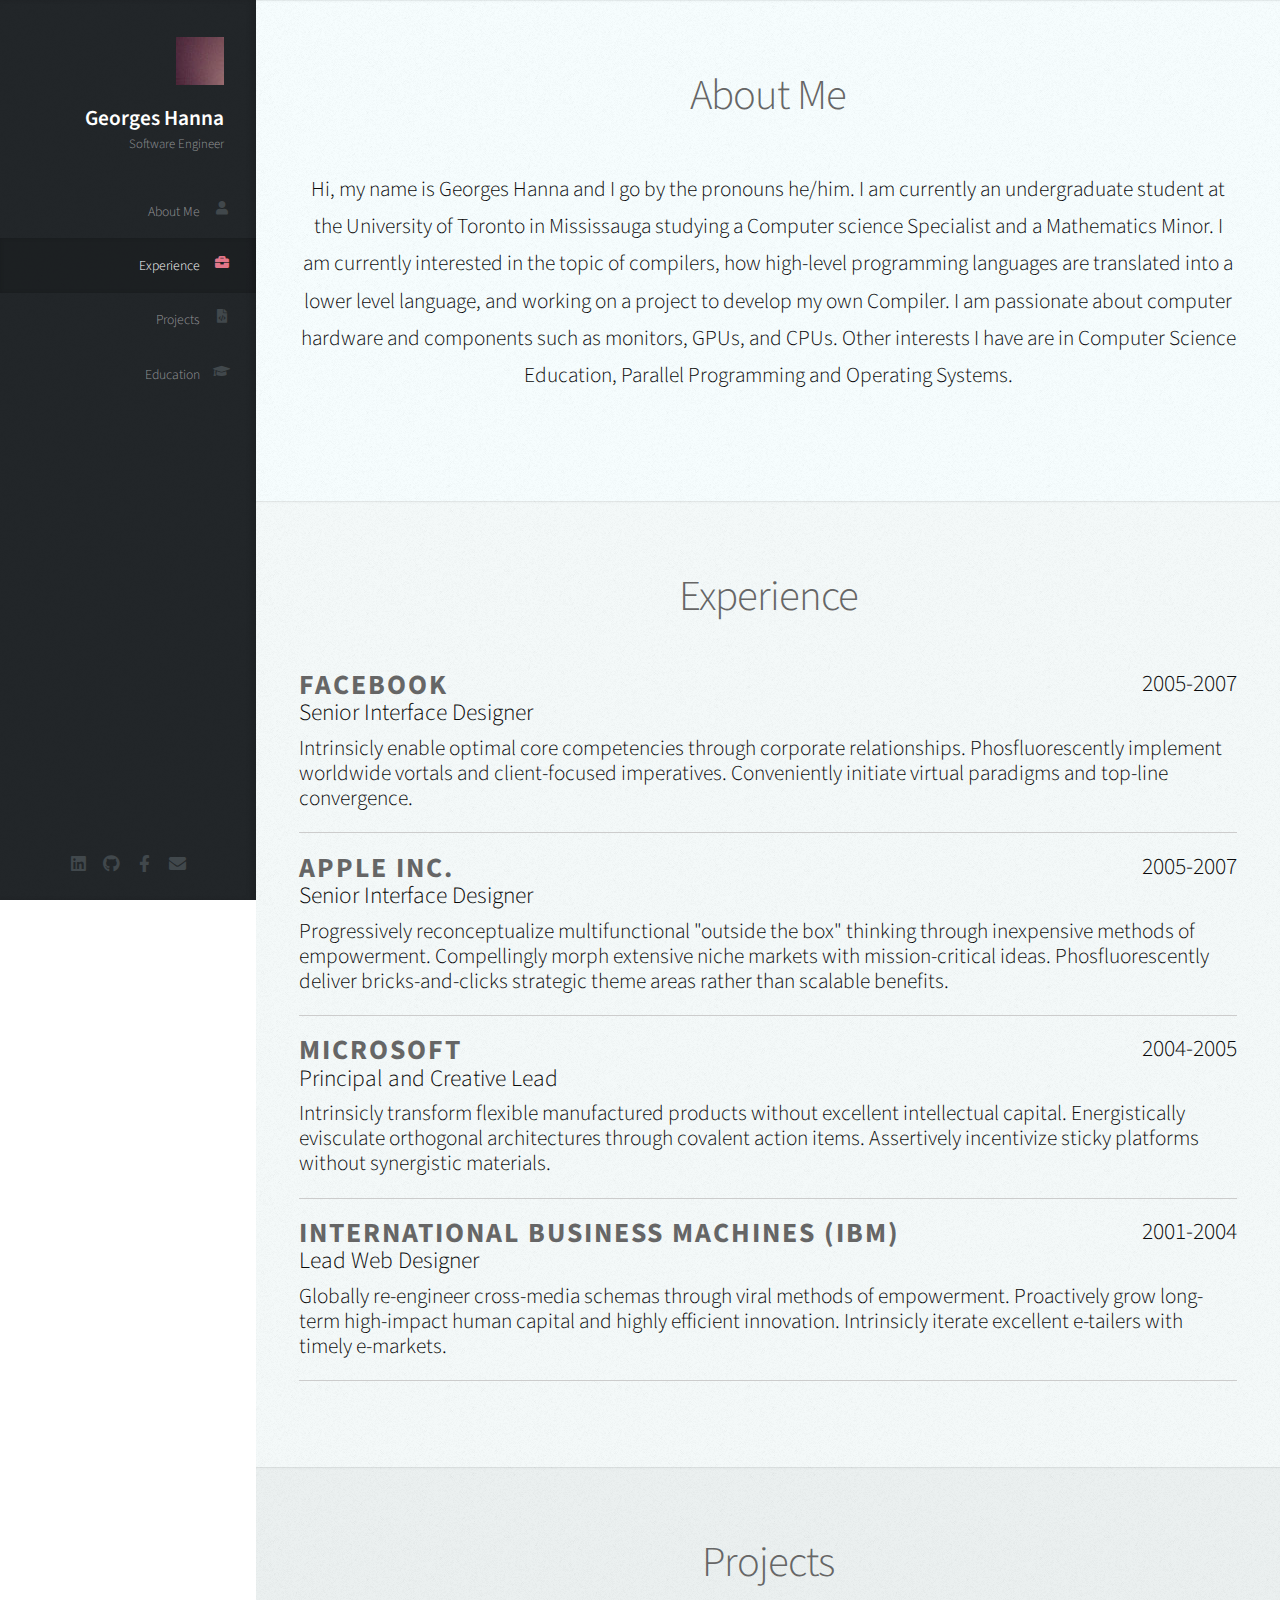
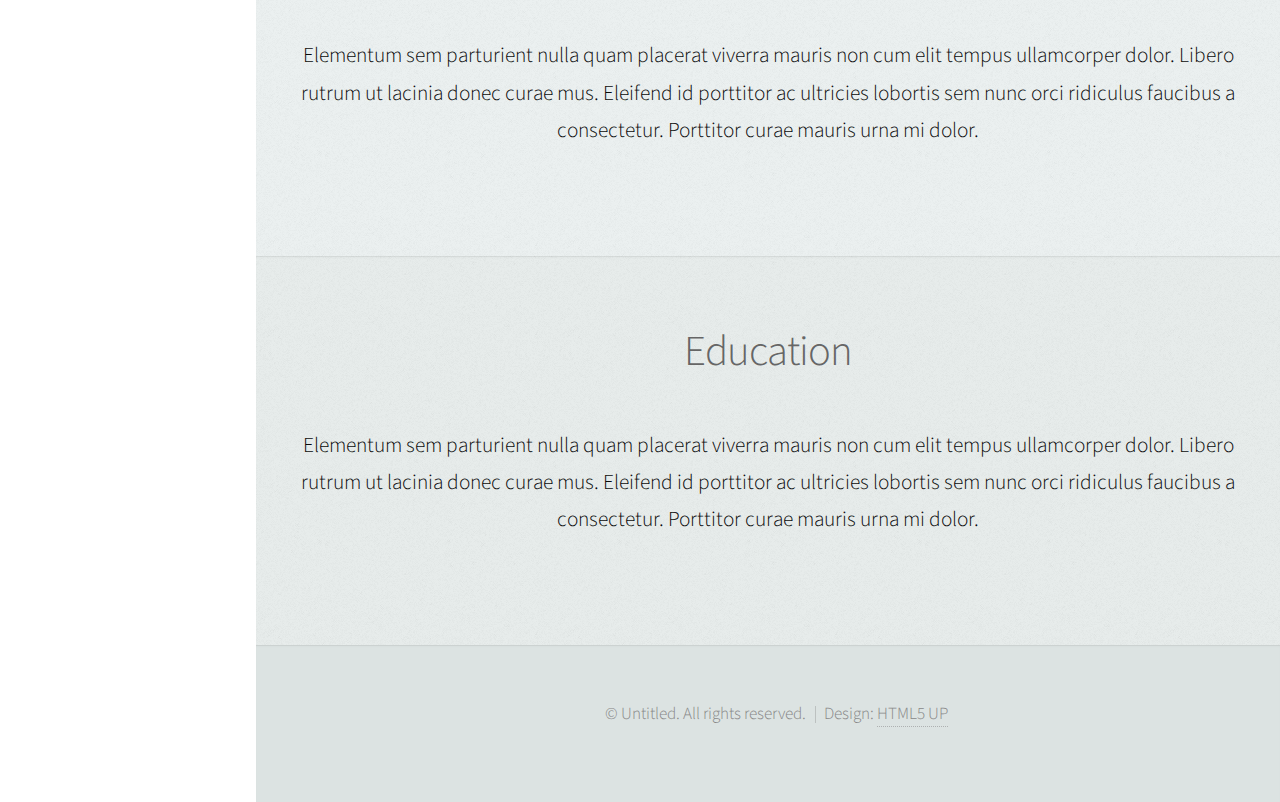
==== commit 15fd8ea0: "Fix colouring of sections" ====
--- a/something.html
+++ b/something.html
@@ -117,7 +117,7 @@
 					</section>
 -->
 				<!-- About Me -->
-					<section id="about" class="two">
+					<section id="about" class="one">
 						<div class="container">
 
 							<header>
@@ -172,12 +172,12 @@
 										<p>Globally re-engineer cross-media schemas through viral methods of empowerment. Proactively grow long-term high-impact human capital and highly efficient innovation. Intrinsicly iterate excellent e-tailers with timely e-markets.</p>
 									</div>
 								</div>
-
+				</section>
 		
 
 					<!-- </section> -->
 					<!-- Projects -->
-					<section id="proj" class="two">
+					<section id="proj" class="three">
 						<div class="container">
 
 							<header>
--- a/assets/css/main.css
+++ b/assets/css/main.css
@@ -2247,8 +2247,8 @@
 			}
 
 			#main > section.one {
-				background-color: #81918E;
-				background-image: url("../../images/banner.jpg");
+				background-color: #f7feff;
+				/* background-image: url("../../images/banner.jpg"); */
 			}
 
 			#main > section.two {
